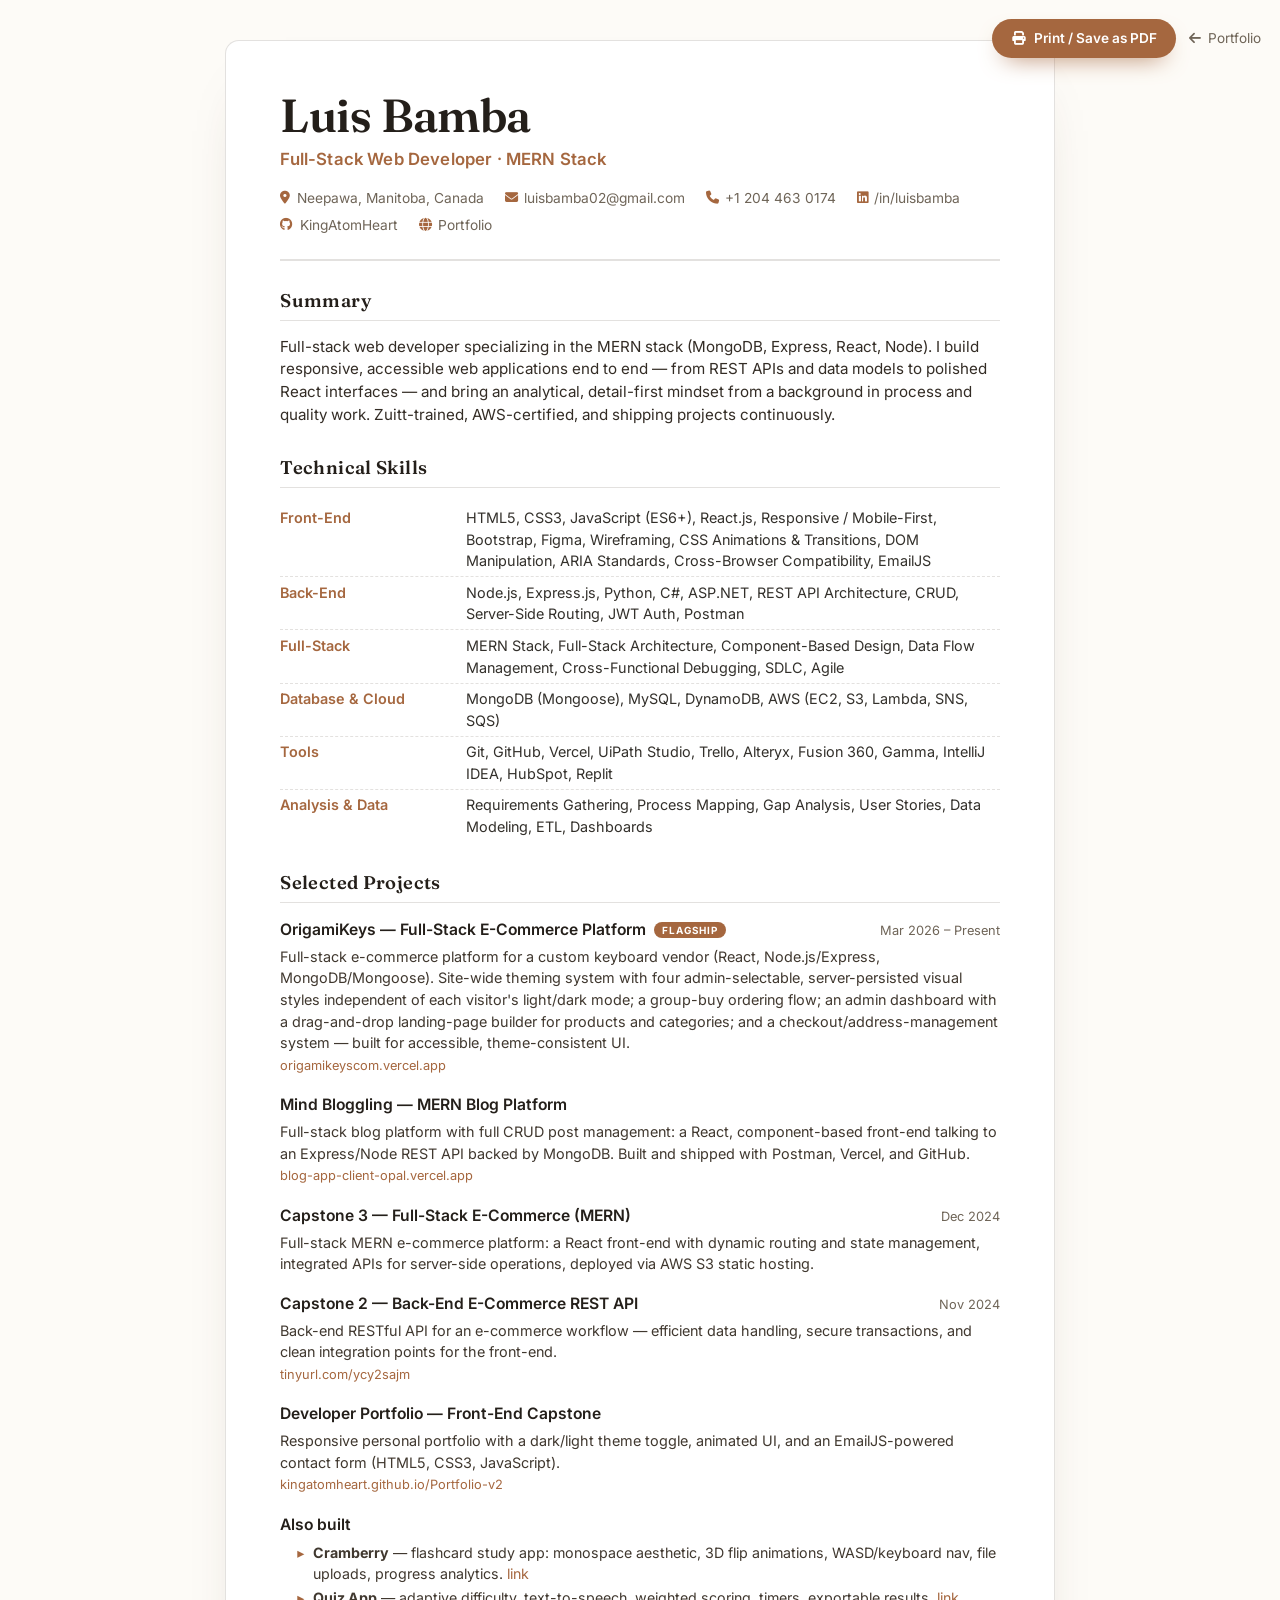
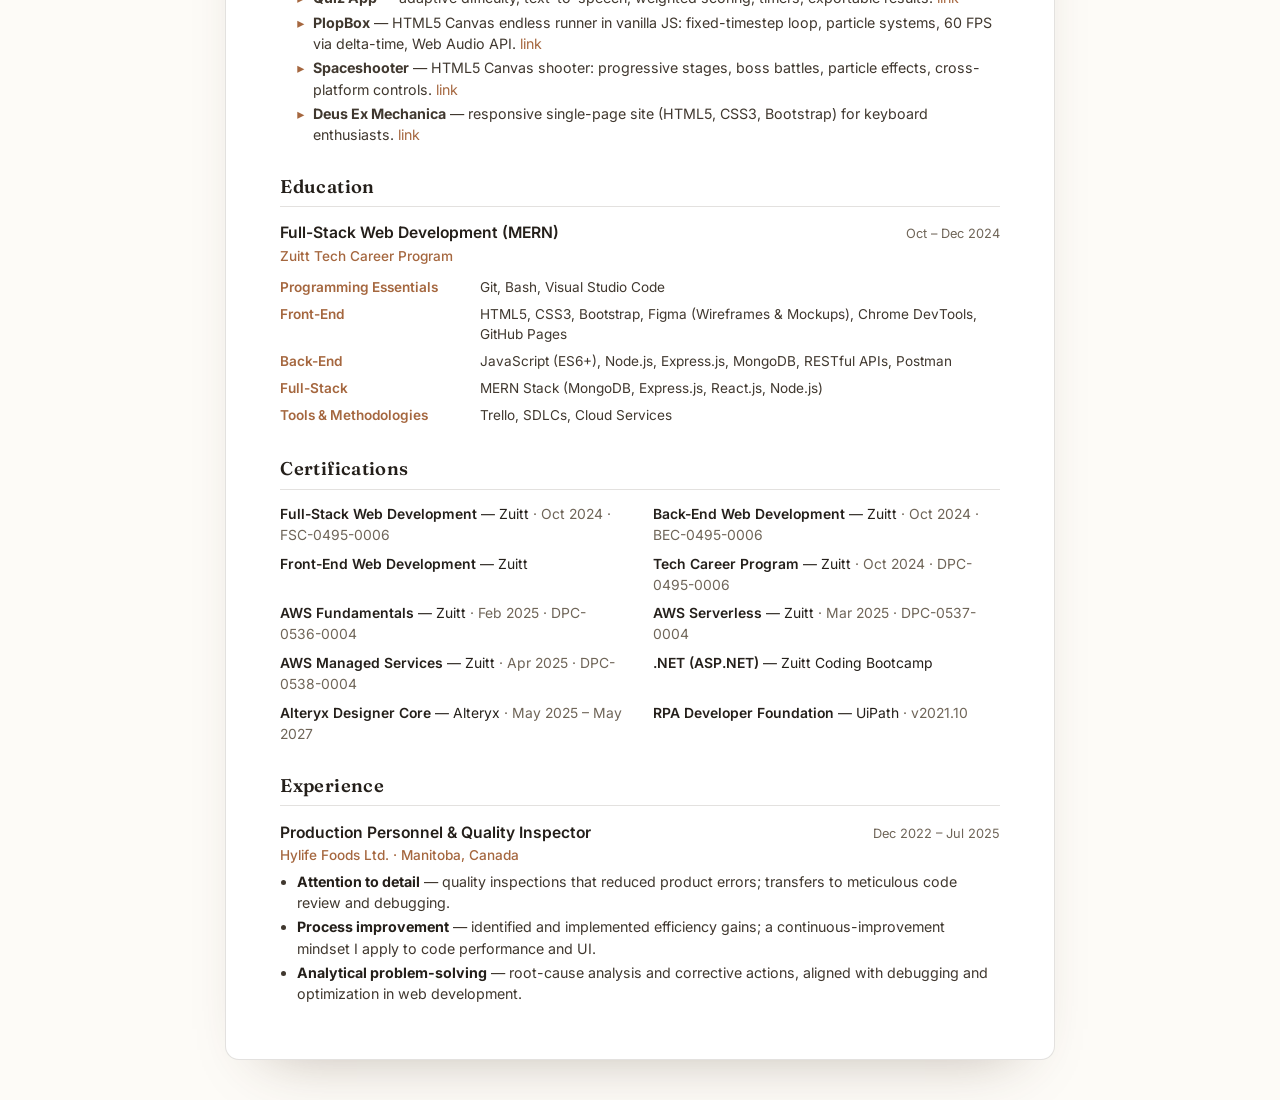
==== resume.html @ e7312af1 "Full visual overhaul for 2026" ====
<!DOCTYPE html>
<html lang="en">
<head>
    <meta charset="UTF-8">
    <meta name="viewport" content="width=device-width, initial-scale=1.0">
    <meta name="description" content="Résumé — Luis Bamba, Full-Stack Web Developer (MERN).">
    <title>Luis Bamba — Résumé</title>
    <link rel="icon" type="image/png" href="images/favicon.png">
    <link rel="preconnect" href="https://fonts.googleapis.com">
    <link rel="preconnect" href="https://fonts.gstatic.com" crossorigin>
    <link rel="stylesheet" href="https://fonts.googleapis.com/css2?family=Fraunces:ital,opsz,wght@0,9..144,400..600&family=Inter:wght@400;500;600&display=swap">
    <link rel="stylesheet" href="https://cdnjs.cloudflare.com/ajax/libs/font-awesome/6.5.2/css/all.min.css">
    <style>
        :root {
            --paper: #fdfbf7;
            --card: #ffffff;
            --ink: #241f1a;
            --muted: #6f6558;
            --accent: #a5673f;
            --accent-2: #a8443f;
            --line: rgba(60, 45, 32, 0.14);
            --font-body: 'Inter', system-ui, -apple-system, Segoe UI, Roboto, sans-serif;
            --font-display: 'Fraunces', Georgia, serif;
        }

        * { margin: 0; padding: 0; box-sizing: border-box; }

        body {
            font-family: var(--font-body);
            color: var(--ink);
            background: var(--paper);
            line-height: 1.5;
            font-size: 15px;
            -webkit-font-smoothing: antialiased;
        }

        a { color: var(--accent); text-decoration: none; }
        a:hover { text-decoration: underline; }

        .sheet {
            max-width: 830px;
            margin: 2.5rem auto;
            background: var(--card);
            padding: 3.2rem 3.4rem;
            border: 1px solid var(--line);
            border-radius: 14px;
            box-shadow: 0 30px 60px -40px rgba(74, 52, 33, 0.4);
        }

        /* Header */
        .r-header { border-bottom: 2px solid var(--line); padding-bottom: 1.5rem; margin-bottom: 1.6rem; }
        .r-name {
            font-family: var(--font-display);
            font-weight: 600;
            font-size: 2.9rem;
            line-height: 1.05;
            letter-spacing: -0.01em;
        }
        .r-title {
            font-size: 1.05rem;
            font-weight: 600;
            color: var(--accent);
            margin-top: 0.35rem;
            letter-spacing: 0.01em;
        }
        .r-contact {
            display: flex;
            flex-wrap: wrap;
            gap: 0.4rem 1.3rem;
            margin-top: 1rem;
            font-size: 0.86rem;
            color: var(--muted);
        }
        .r-contact a, .r-contact span { display: inline-flex; align-items: center; gap: 0.4rem; color: var(--muted); }
        .r-contact a:hover { color: var(--accent); }
        .r-contact i { color: var(--accent); font-size: 0.82rem; }

        /* Sections */
        .r-section { margin-top: 1.7rem; }
        .r-section:first-of-type { margin-top: 0; }
        .r-section h2 {
            font-family: var(--font-display);
            font-weight: 600;
            font-size: 1.15rem;
            color: var(--ink);
            padding-bottom: 0.35rem;
            margin-bottom: 0.9rem;
            border-bottom: 1px solid var(--line);
            letter-spacing: 0.02em;
        }

        .r-summary { color: #332c25; font-size: 0.95rem; }

        /* Skills */
        .skill-line { display: grid; grid-template-columns: 11rem 1fr; gap: 0.6rem; padding: 0.28rem 0; font-size: 0.9rem; }
        .skill-line + .skill-line { border-top: 1px dashed var(--line); }
        .skill-cat { font-weight: 600; color: var(--accent); }
        .skill-val { color: #33302b; }

        /* Entries (projects / experience / education) */
        .entry { margin-bottom: 1.05rem; page-break-inside: avoid; }
        .entry:last-child { margin-bottom: 0; }
        .entry-head { display: flex; justify-content: space-between; align-items: baseline; gap: 1rem; flex-wrap: wrap; }
        .entry-title { font-weight: 600; font-size: 0.98rem; }
        .entry-title .flag {
            font-size: 0.62rem; font-weight: 700; letter-spacing: 0.1em; text-transform: uppercase;
            color: #fff; background: var(--accent); padding: 0.12rem 0.5rem; border-radius: 100px;
            margin-left: 0.5rem; vertical-align: middle;
        }
        .entry-meta { font-size: 0.8rem; color: var(--muted); white-space: nowrap; }
        .entry-sub { font-size: 0.85rem; color: var(--accent); font-weight: 500; margin-top: 0.05rem; }
        .entry p { font-size: 0.9rem; color: #40382f; margin-top: 0.28rem; }
        .entry ul { margin: 0.35rem 0 0 1.05rem; }
        .entry ul li { font-size: 0.89rem; color: #40382f; margin-bottom: 0.18rem; }
        .entry ul li strong { color: var(--ink); }
        .entry-link { font-size: 0.8rem; }

        .more-list { font-size: 0.88rem; color: #40382f; }
        .more-list li { margin-bottom: 0.3rem; list-style: none; padding-left: 1rem; position: relative; }
        .more-list li::before { content: '▸'; position: absolute; left: 0; color: var(--accent); }

        .cw { display: grid; grid-template-columns: 12rem 1fr; gap: 0.5rem; font-size: 0.85rem; padding: 0.2rem 0; }
        .cw-l { font-weight: 600; color: var(--accent); }
        .cw-v { color: #40382f; }

        /* Certifications */
        .cert-list { display: grid; grid-template-columns: 1fr 1fr; gap: 0.5rem 1.6rem; }
        .cert { font-size: 0.87rem; page-break-inside: avoid; }
        .cert b { font-weight: 600; }
        .cert span { color: var(--muted); }

        /* Print button */
        .print-bar { position: fixed; top: 1.2rem; right: 1.2rem; z-index: 10; }
        .print-btn {
            font-family: var(--font-body); font-size: 0.85rem; font-weight: 600;
            color: #fff; background: var(--accent); border: none; cursor: pointer;
            padding: 0.7rem 1.2rem; border-radius: 100px; display: inline-flex; align-items: center; gap: 0.5rem;
            box-shadow: 0 10px 25px -12px var(--accent);
        }
        .print-btn:hover { filter: brightness(1.05); }
        .back-link { display: inline-flex; align-items: center; gap: 0.4rem; margin-left: 0.6rem; font-size: 0.85rem; color: var(--muted); }

        @media (max-width: 640px) {
            .sheet { margin: 0; border-radius: 0; padding: 1.8rem 1.4rem; border: none; }
            .skill-line, .cw { grid-template-columns: 1fr; gap: 0.15rem; }
            .cert-list { grid-template-columns: 1fr; }
            .print-bar { position: static; padding: 1rem 1.4rem 0; }
        }

        /* Print */
        @media print {
            @page { margin: 14mm; }
            body { background: #fff; font-size: 10.5pt; }
            .sheet { margin: 0; max-width: none; padding: 0; border: none; border-radius: 0; box-shadow: none; }
            .print-bar { display: none; }
            a { color: var(--ink); }
            .r-contact a, .r-contact i, .skill-cat, .cw-l, .entry-sub { color: #000; }
            .r-name, .r-section h2 { color: #000; }
        }
    </style>
</head>
<body>
    <div class="print-bar">
        <button class="print-btn" id="printBtn"><i class="fas fa-print" aria-hidden="true"></i> Print / Save as PDF</button>
        <a class="back-link" href="index.html"><i class="fas fa-arrow-left" aria-hidden="true"></i> Portfolio</a>
    </div>

    <main class="sheet">
        <header class="r-header">
            <h1 class="r-name">Luis Bamba</h1>
            <div class="r-title">Full-Stack Web Developer · MERN Stack</div>
            <div class="r-contact">
                <span><i class="fas fa-location-dot" aria-hidden="true"></i> Neepawa, Manitoba, Canada</span>
                <a href="mailto:luisbamba02@gmail.com"><i class="fas fa-envelope" aria-hidden="true"></i> luisbamba02@gmail.com</a>
                <a href="tel:+12044630174"><i class="fas fa-phone" aria-hidden="true"></i> +1 204 463 0174</a>
                <a href="https://www.linkedin.com/in/luisbamba/" target="_blank" rel="noopener"><i class="fab fa-linkedin" aria-hidden="true"></i> /in/luisbamba</a>
                <a href="https://github.com/KingAtomHeart" target="_blank" rel="noopener"><i class="fab fa-github" aria-hidden="true"></i> KingAtomHeart</a>
                <a href="https://kingatomheart.github.io/Portfolio-v2/" target="_blank" rel="noopener"><i class="fas fa-globe" aria-hidden="true"></i> Portfolio</a>
            </div>
        </header>

        <section class="r-section">
            <h2>Summary</h2>
            <p class="r-summary">
                Full-stack web developer specializing in the MERN stack (MongoDB, Express, React, Node). I build
                responsive, accessible web applications end to end — from REST APIs and data models to polished
                React interfaces — and bring an analytical, detail-first mindset from a background in process and
                quality work. Zuitt-trained, AWS-certified, and shipping projects continuously.
            </p>
        </section>

        <section class="r-section">
            <h2>Technical Skills</h2>
            <div class="skill-line"><span class="skill-cat">Front-End</span><span class="skill-val">HTML5, CSS3, JavaScript (ES6+), React.js, Responsive / Mobile-First, Bootstrap, Figma, Wireframing, CSS Animations &amp; Transitions, DOM Manipulation, ARIA Standards, Cross-Browser Compatibility, EmailJS</span></div>
            <div class="skill-line"><span class="skill-cat">Back-End</span><span class="skill-val">Node.js, Express.js, Python, C#, ASP.NET, REST API Architecture, CRUD, Server-Side Routing, JWT Auth, Postman</span></div>
            <div class="skill-line"><span class="skill-cat">Full-Stack</span><span class="skill-val">MERN Stack, Full-Stack Architecture, Component-Based Design, Data Flow Management, Cross-Functional Debugging, SDLC, Agile</span></div>
            <div class="skill-line"><span class="skill-cat">Database &amp; Cloud</span><span class="skill-val">MongoDB (Mongoose), MySQL, DynamoDB, AWS (EC2, S3, Lambda, SNS, SQS)</span></div>
            <div class="skill-line"><span class="skill-cat">Tools</span><span class="skill-val">Git, GitHub, Vercel, UiPath Studio, Trello, Alteryx, Fusion 360, Gamma, IntelliJ IDEA, HubSpot, Replit</span></div>
            <div class="skill-line"><span class="skill-cat">Analysis &amp; Data</span><span class="skill-val">Requirements Gathering, Process Mapping, Gap Analysis, User Stories, Data Modeling, ETL, Dashboards</span></div>
        </section>

        <section class="r-section">
            <h2>Selected Projects</h2>

            <div class="entry">
                <div class="entry-head">
                    <span class="entry-title">OrigamiKeys — Full-Stack E-Commerce Platform<span class="flag">Flagship</span></span>
                    <span class="entry-meta">Mar 2026 – Present</span>
                </div>
                <p>Full-stack e-commerce platform for a custom keyboard vendor (React, Node.js/Express, MongoDB/Mongoose). Site-wide theming system with four admin-selectable, server-persisted visual styles independent of each visitor's light/dark mode; a group-buy ordering flow; an admin dashboard with a drag-and-drop landing-page builder for products and categories; and a checkout/address-management system — built for accessible, theme-consistent UI.</p>
                <span class="entry-link"><a href="https://origamikeyscom.vercel.app/" target="_blank" rel="noopener">origamikeyscom.vercel.app</a></span>
            </div>

            <div class="entry">
                <div class="entry-head">
                    <span class="entry-title">Mind Bloggling — MERN Blog Platform</span>
                </div>
                <p>Full-stack blog platform with full CRUD post management: a React, component-based front-end talking to an Express/Node REST API backed by MongoDB. Built and shipped with Postman, Vercel, and GitHub.</p>
                <span class="entry-link"><a href="https://blog-app-client-opal.vercel.app/" target="_blank" rel="noopener">blog-app-client-opal.vercel.app</a></span>
            </div>

            <div class="entry">
                <div class="entry-head">
                    <span class="entry-title">Capstone 3 — Full-Stack E-Commerce (MERN)</span>
                    <span class="entry-meta">Dec 2024</span>
                </div>
                <p>Full-stack MERN e-commerce platform: a React front-end with dynamic routing and state management, integrated APIs for server-side operations, deployed via AWS S3 static hosting.</p>
            </div>

            <div class="entry">
                <div class="entry-head">
                    <span class="entry-title">Capstone 2 — Back-End E-Commerce REST API</span>
                    <span class="entry-meta">Nov 2024</span>
                </div>
                <p>Back-end RESTful API for an e-commerce workflow — efficient data handling, secure transactions, and clean integration points for the front-end.</p>
                <span class="entry-link"><a href="https://tinyurl.com/ycy2sajm" target="_blank" rel="noopener">tinyurl.com/ycy2sajm</a></span>
            </div>

            <div class="entry">
                <div class="entry-head">
                    <span class="entry-title">Developer Portfolio — Front-End Capstone</span>
                </div>
                <p>Responsive personal portfolio with a dark/light theme toggle, animated UI, and an EmailJS-powered contact form (HTML5, CSS3, JavaScript).</p>
                <span class="entry-link"><a href="https://kingatomheart.github.io/Portfolio-v2/" target="_blank" rel="noopener">kingatomheart.github.io/Portfolio-v2</a></span>
            </div>

            <div class="entry">
                <div class="entry-head"><span class="entry-title">Also built</span></div>
                <ul class="more-list">
                    <li><b>Cramberry</b> — flashcard study app: monospace aesthetic, 3D flip animations, WASD/keyboard nav, file uploads, progress analytics. <a href="https://kingatomheart.github.io/Cramberry-Flashcard-App/" target="_blank" rel="noopener">link</a></li>
                    <li><b>Quiz App</b> — adaptive difficulty, text-to-speech, weighted scoring, timers, exportable results. <a href="https://kingatomheart.github.io/quiz-app/" target="_blank" rel="noopener">link</a></li>
                    <li><b>PlopBox</b> — HTML5 Canvas endless runner in vanilla JS: fixed-timestep loop, particle systems, 60 FPS via delta-time, Web Audio API. <a href="https://kingatomheart.github.io/PlopBox/" target="_blank" rel="noopener">link</a></li>
                    <li><b>Spaceshooter</b> — HTML5 Canvas shooter: progressive stages, boss battles, particle effects, cross-platform controls. <a href="https://kingatomheart.github.io/SpaceShooting-Minigame/" target="_blank" rel="noopener">link</a></li>
                    <li><b>Deus Ex Mechanica</b> — responsive single-page site (HTML5, CSS3, Bootstrap) for keyboard enthusiasts. <a href="https://kingatomheart.github.io/home-page-exam/" target="_blank" rel="noopener">link</a></li>
                </ul>
            </div>
        </section>

        <section class="r-section">
            <h2>Education</h2>
            <div class="entry">
                <div class="entry-head">
                    <span class="entry-title">Full-Stack Web Development (MERN)</span>
                    <span class="entry-meta">Oct – Dec 2024</span>
                </div>
                <div class="entry-sub">Zuitt Tech Career Program</div>
                <div style="margin-top:0.5rem">
                    <div class="cw"><span class="cw-l">Programming Essentials</span><span class="cw-v">Git, Bash, Visual Studio Code</span></div>
                    <div class="cw"><span class="cw-l">Front-End</span><span class="cw-v">HTML5, CSS3, Bootstrap, Figma (Wireframes &amp; Mockups), Chrome DevTools, GitHub Pages</span></div>
                    <div class="cw"><span class="cw-l">Back-End</span><span class="cw-v">JavaScript (ES6+), Node.js, Express.js, MongoDB, RESTful APIs, Postman</span></div>
                    <div class="cw"><span class="cw-l">Full-Stack</span><span class="cw-v">MERN Stack (MongoDB, Express.js, React.js, Node.js)</span></div>
                    <div class="cw"><span class="cw-l">Tools &amp; Methodologies</span><span class="cw-v">Trello, SDLCs, Cloud Services</span></div>
                </div>
            </div>
        </section>

        <section class="r-section">
            <h2>Certifications</h2>
            <div class="cert-list">
                <div class="cert"><b>Full-Stack Web Development</b> — Zuitt <span>· Oct 2024 · FSC-0495-0006</span></div>
                <div class="cert"><b>Back-End Web Development</b> — Zuitt <span>· Oct 2024 · BEC-0495-0006</span></div>
                <div class="cert"><b>Front-End Web Development</b> — Zuitt</div>
                <div class="cert"><b>Tech Career Program</b> — Zuitt <span>· Oct 2024 · DPC-0495-0006</span></div>
                <div class="cert"><b>AWS Fundamentals</b> — Zuitt <span>· Feb 2025 · DPC-0536-0004</span></div>
                <div class="cert"><b>AWS Serverless</b> — Zuitt <span>· Mar 2025 · DPC-0537-0004</span></div>
                <div class="cert"><b>AWS Managed Services</b> — Zuitt <span>· Apr 2025 · DPC-0538-0004</span></div>
                <div class="cert"><b>.NET (ASP.NET)</b> — Zuitt Coding Bootcamp</div>
                <div class="cert"><b>Alteryx Designer Core</b> — Alteryx <span>· May 2025 – May 2027</span></div>
                <div class="cert"><b>RPA Developer Foundation</b> — UiPath <span>· v2021.10</span></div>
            </div>
        </section>

        <section class="r-section">
            <h2>Experience</h2>
            <div class="entry">
                <div class="entry-head">
                    <span class="entry-title">Production Personnel &amp; Quality Inspector</span>
                    <span class="entry-meta">Dec 2022 – Jul 2025</span>
                </div>
                <div class="entry-sub">Hylife Foods Ltd. · Manitoba, Canada</div>
                <ul>
                    <li><strong>Attention to detail</strong> — quality inspections that reduced product errors; transfers to meticulous code review and debugging.</li>
                    <li><strong>Process improvement</strong> — identified and implemented efficiency gains; a continuous-improvement mindset I apply to code performance and UI.</li>
                    <li><strong>Analytical problem-solving</strong> — root-cause analysis and corrective actions, aligned with debugging and optimization in web development.</li>
                </ul>
            </div>
        </section>
    </main>

    <script>
        document.getElementById('printBtn').addEventListener('click', function () { window.print(); });
    </script>
</body>
</html>
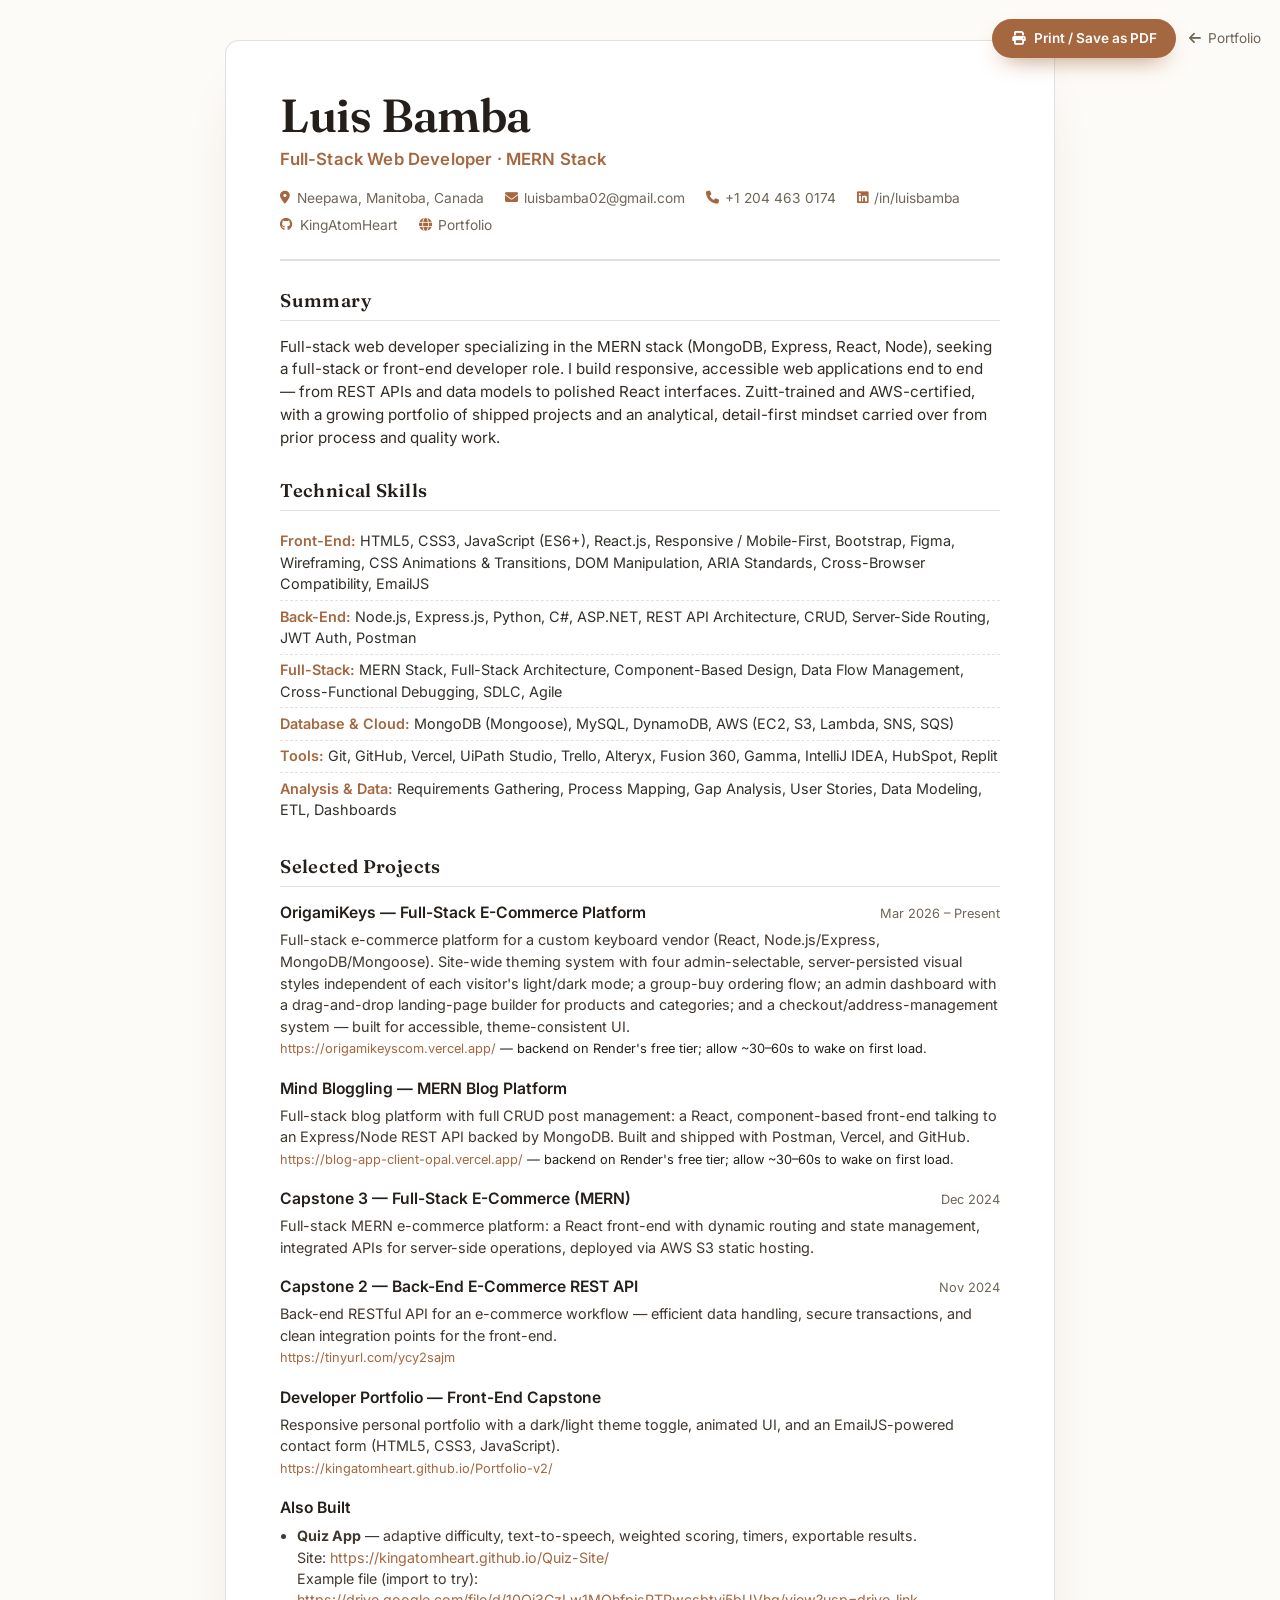
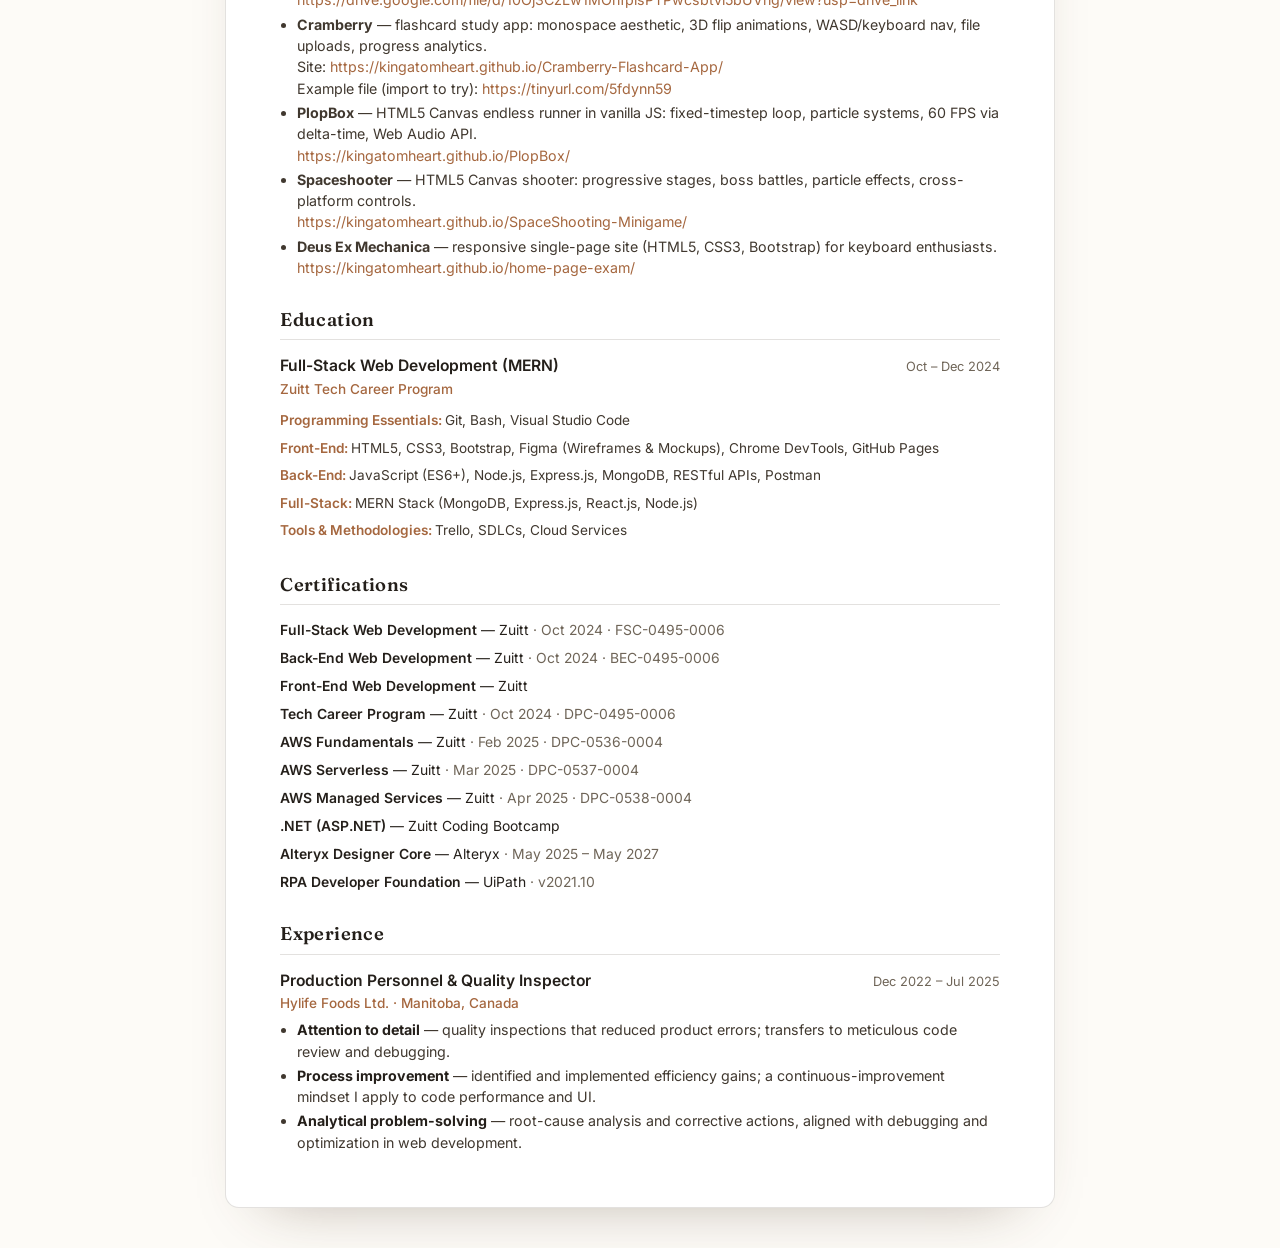
==== commit ed6f5604: "Reorder projects, add usage notes, ATS resume + print fixes - Projects reordered (OrigamiKeys, Quiz," ====
--- a/resume.html
+++ b/resume.html
@@ -91,10 +91,11 @@
 
         .r-summary { color: #332c25; font-size: 0.95rem; }
 
-        /* Skills */
-        .skill-line { display: grid; grid-template-columns: 11rem 1fr; gap: 0.6rem; padding: 0.28rem 0; font-size: 0.9rem; }
+        /* Skills — single column for ATS parsing */
+        .skill-line { padding: 0.3rem 0; font-size: 0.9rem; }
         .skill-line + .skill-line { border-top: 1px dashed var(--line); }
         .skill-cat { font-weight: 600; color: var(--accent); }
+        .skill-cat::after { content: ": "; }
         .skill-val { color: #33302b; }
 
         /* Entries (projects / experience / education) */
@@ -115,16 +116,16 @@
         .entry ul li strong { color: var(--ink); }
         .entry-link { font-size: 0.8rem; }
 
-        .more-list { font-size: 0.88rem; color: #40382f; }
-        .more-list li { margin-bottom: 0.3rem; list-style: none; padding-left: 1rem; position: relative; }
-        .more-list li::before { content: '▸'; position: absolute; left: 0; color: var(--accent); }
-
-        .cw { display: grid; grid-template-columns: 12rem 1fr; gap: 0.5rem; font-size: 0.85rem; padding: 0.2rem 0; }
+        .more-list { font-size: 0.88rem; color: #40382f; margin: 0 0 0 1.1rem; list-style: disc; }
+        .more-list li { margin-bottom: 0.45rem; }
+
+        .cw { font-size: 0.85rem; padding: 0.22rem 0; }
         .cw-l { font-weight: 600; color: var(--accent); }
+        .cw-l::after { content: ": "; }
         .cw-v { color: #40382f; }
 
-        /* Certifications */
-        .cert-list { display: grid; grid-template-columns: 1fr 1fr; gap: 0.5rem 1.6rem; }
+        /* Certifications — single column for ATS parsing */
+        .cert-list { display: grid; grid-template-columns: 1fr; gap: 0.45rem; }
         .cert { font-size: 0.87rem; page-break-inside: avoid; }
         .cert b { font-weight: 600; }
         .cert span { color: var(--muted); }
@@ -147,15 +148,41 @@
             .print-bar { position: static; padding: 1rem 1.4rem 0; }
         }
 
-        /* Print */
+        /* Print / PDF — compact, clean page breaks */
         @media print {
-            @page { margin: 14mm; }
-            body { background: #fff; font-size: 10.5pt; }
+            @page { margin: 12mm; }
+            html, body { background: #fff; }
+            body { font-size: 9.6pt; line-height: 1.38; }
             .sheet { margin: 0; max-width: none; padding: 0; border: none; border-radius: 0; box-shadow: none; }
             .print-bar { display: none; }
-            a { color: var(--ink); }
-            .r-contact a, .r-contact i, .skill-cat, .cw-l, .entry-sub { color: #000; }
-            .r-name, .r-section h2 { color: #000; }
+            a { color: #33302b; text-decoration: none; word-break: break-word; }
+
+            .r-header { padding-bottom: 0.6rem; margin-bottom: 0.75rem; }
+            .r-name { font-size: 1.9rem; }
+            .r-title { font-size: 0.92rem; margin-top: 0.2rem; }
+            .r-contact { margin-top: 0.45rem; gap: 0.15rem 0.9rem; font-size: 0.78rem; }
+
+            .r-section { margin-top: 0.8rem; }
+            .r-section h2 { font-size: 1rem; margin-bottom: 0.4rem; padding-bottom: 0.18rem; break-after: avoid; page-break-after: avoid; }
+            .r-summary { font-size: 0.84rem; }
+
+            .skill-line { padding: 0.14rem 0; font-size: 0.8rem; }
+
+            .entry { margin-bottom: 0.55rem; page-break-inside: avoid; }
+            .entry p { font-size: 0.8rem; margin-top: 0.12rem; }
+            .entry-title { font-size: 0.88rem; }
+            .entry-meta, .entry-link { font-size: 0.74rem; }
+            .entry-sub { font-size: 0.79rem; }
+            .entry ul li { font-size: 0.8rem; margin-bottom: 0.12rem; }
+
+            /* long "Also Built" list may break across pages, but keep each item whole */
+            .entry-wide { page-break-inside: auto; }
+            .more-list { font-size: 0.79rem; }
+            .more-list li { page-break-inside: avoid; margin-bottom: 0.28rem; }
+
+            .cw { font-size: 0.78rem; padding: 0.1rem 0; }
+            .cert-list { gap: 0.25rem; }
+            .cert { font-size: 0.79rem; }
         }
     </style>
 </head>
@@ -182,10 +209,11 @@
         <section class="r-section">
             <h2>Summary</h2>
             <p class="r-summary">
-                Full-stack web developer specializing in the MERN stack (MongoDB, Express, React, Node). I build
-                responsive, accessible web applications end to end — from REST APIs and data models to polished
-                React interfaces — and bring an analytical, detail-first mindset from a background in process and
-                quality work. Zuitt-trained, AWS-certified, and shipping projects continuously.
+                Full-stack web developer specializing in the MERN stack (MongoDB, Express, React, Node),
+                seeking a full-stack or front-end developer role. I build responsive, accessible web
+                applications end to end — from REST APIs and data models to polished React interfaces.
+                Zuitt-trained and AWS-certified, with a growing portfolio of shipped projects and an
+                analytical, detail-first mindset carried over from prior process and quality work.
             </p>
         </section>
 
@@ -204,11 +232,11 @@
 
             <div class="entry">
                 <div class="entry-head">
-                    <span class="entry-title">OrigamiKeys — Full-Stack E-Commerce Platform<span class="flag">Flagship</span></span>
+                    <span class="entry-title">OrigamiKeys — Full-Stack E-Commerce Platform</span>
                     <span class="entry-meta">Mar 2026 – Present</span>
                 </div>
                 <p>Full-stack e-commerce platform for a custom keyboard vendor (React, Node.js/Express, MongoDB/Mongoose). Site-wide theming system with four admin-selectable, server-persisted visual styles independent of each visitor's light/dark mode; a group-buy ordering flow; an admin dashboard with a drag-and-drop landing-page builder for products and categories; and a checkout/address-management system — built for accessible, theme-consistent UI.</p>
-                <span class="entry-link"><a href="https://origamikeyscom.vercel.app/" target="_blank" rel="noopener">origamikeyscom.vercel.app</a></span>
+                <span class="entry-link"><a href="https://origamikeyscom.vercel.app/" target="_blank" rel="noopener">https://origamikeyscom.vercel.app/</a> — backend on Render's free tier; allow ~30–60s to wake on first load.</span>
             </div>
 
             <div class="entry">
@@ -216,7 +244,7 @@
                     <span class="entry-title">Mind Bloggling — MERN Blog Platform</span>
                 </div>
                 <p>Full-stack blog platform with full CRUD post management: a React, component-based front-end talking to an Express/Node REST API backed by MongoDB. Built and shipped with Postman, Vercel, and GitHub.</p>
-                <span class="entry-link"><a href="https://blog-app-client-opal.vercel.app/" target="_blank" rel="noopener">blog-app-client-opal.vercel.app</a></span>
+                <span class="entry-link"><a href="https://blog-app-client-opal.vercel.app/" target="_blank" rel="noopener">https://blog-app-client-opal.vercel.app/</a> — backend on Render's free tier; allow ~30–60s to wake on first load.</span>
             </div>
 
             <div class="entry">
@@ -233,7 +261,7 @@
                     <span class="entry-meta">Nov 2024</span>
                 </div>
                 <p>Back-end RESTful API for an e-commerce workflow — efficient data handling, secure transactions, and clean integration points for the front-end.</p>
-                <span class="entry-link"><a href="https://tinyurl.com/ycy2sajm" target="_blank" rel="noopener">tinyurl.com/ycy2sajm</a></span>
+                <span class="entry-link"><a href="https://tinyurl.com/ycy2sajm" target="_blank" rel="noopener">https://tinyurl.com/ycy2sajm</a></span>
             </div>
 
             <div class="entry">
@@ -241,17 +269,24 @@
                     <span class="entry-title">Developer Portfolio — Front-End Capstone</span>
                 </div>
                 <p>Responsive personal portfolio with a dark/light theme toggle, animated UI, and an EmailJS-powered contact form (HTML5, CSS3, JavaScript).</p>
-                <span class="entry-link"><a href="https://kingatomheart.github.io/Portfolio-v2/" target="_blank" rel="noopener">kingatomheart.github.io/Portfolio-v2</a></span>
-            </div>
-
-            <div class="entry">
-                <div class="entry-head"><span class="entry-title">Also built</span></div>
+                <span class="entry-link"><a href="https://kingatomheart.github.io/Portfolio-v2/" target="_blank" rel="noopener">https://kingatomheart.github.io/Portfolio-v2/</a></span>
+            </div>
+
+            <div class="entry entry-wide">
+                <div class="entry-head"><span class="entry-title">Also Built</span></div>
                 <ul class="more-list">
-                    <li><b>Cramberry</b> — flashcard study app: monospace aesthetic, 3D flip animations, WASD/keyboard nav, file uploads, progress analytics. <a href="https://kingatomheart.github.io/Cramberry-Flashcard-App/" target="_blank" rel="noopener">link</a></li>
-                    <li><b>Quiz App</b> — adaptive difficulty, text-to-speech, weighted scoring, timers, exportable results. <a href="https://kingatomheart.github.io/quiz-app/" target="_blank" rel="noopener">link</a></li>
-                    <li><b>PlopBox</b> — HTML5 Canvas endless runner in vanilla JS: fixed-timestep loop, particle systems, 60 FPS via delta-time, Web Audio API. <a href="https://kingatomheart.github.io/PlopBox/" target="_blank" rel="noopener">link</a></li>
-                    <li><b>Spaceshooter</b> — HTML5 Canvas shooter: progressive stages, boss battles, particle effects, cross-platform controls. <a href="https://kingatomheart.github.io/SpaceShooting-Minigame/" target="_blank" rel="noopener">link</a></li>
-                    <li><b>Deus Ex Mechanica</b> — responsive single-page site (HTML5, CSS3, Bootstrap) for keyboard enthusiasts. <a href="https://kingatomheart.github.io/home-page-exam/" target="_blank" rel="noopener">link</a></li>
+                    <li><b>Quiz App</b> — adaptive difficulty, text-to-speech, weighted scoring, timers, exportable results.<br>
+                        Site: <a href="https://kingatomheart.github.io/Quiz-Site/" target="_blank" rel="noopener">https://kingatomheart.github.io/Quiz-Site/</a><br>
+                        Example file (import to try): <a href="https://drive.google.com/file/d/10Oj3CzLw1MOhfpisPTPwcsbtvi5bUVhg/view?usp=drive_link" target="_blank" rel="noopener">https://drive.google.com/file/d/10Oj3CzLw1MOhfpisPTPwcsbtvi5bUVhg/view?usp=drive_link</a></li>
+                    <li><b>Cramberry</b> — flashcard study app: monospace aesthetic, 3D flip animations, WASD/keyboard nav, file uploads, progress analytics.<br>
+                        Site: <a href="https://kingatomheart.github.io/Cramberry-Flashcard-App/" target="_blank" rel="noopener">https://kingatomheart.github.io/Cramberry-Flashcard-App/</a><br>
+                        Example file (import to try): <a href="https://tinyurl.com/5fdynn59" target="_blank" rel="noopener">https://tinyurl.com/5fdynn59</a></li>
+                    <li><b>PlopBox</b> — HTML5 Canvas endless runner in vanilla JS: fixed-timestep loop, particle systems, 60 FPS via delta-time, Web Audio API.<br>
+                        <a href="https://kingatomheart.github.io/PlopBox/" target="_blank" rel="noopener">https://kingatomheart.github.io/PlopBox/</a></li>
+                    <li><b>Spaceshooter</b> — HTML5 Canvas shooter: progressive stages, boss battles, particle effects, cross-platform controls.<br>
+                        <a href="https://kingatomheart.github.io/SpaceShooting-Minigame/" target="_blank" rel="noopener">https://kingatomheart.github.io/SpaceShooting-Minigame/</a></li>
+                    <li><b>Deus Ex Mechanica</b> — responsive single-page site (HTML5, CSS3, Bootstrap) for keyboard enthusiasts.<br>
+                        <a href="https://kingatomheart.github.io/home-page-exam/" target="_blank" rel="noopener">https://kingatomheart.github.io/home-page-exam/</a></li>
                 </ul>
             </div>
         </section>
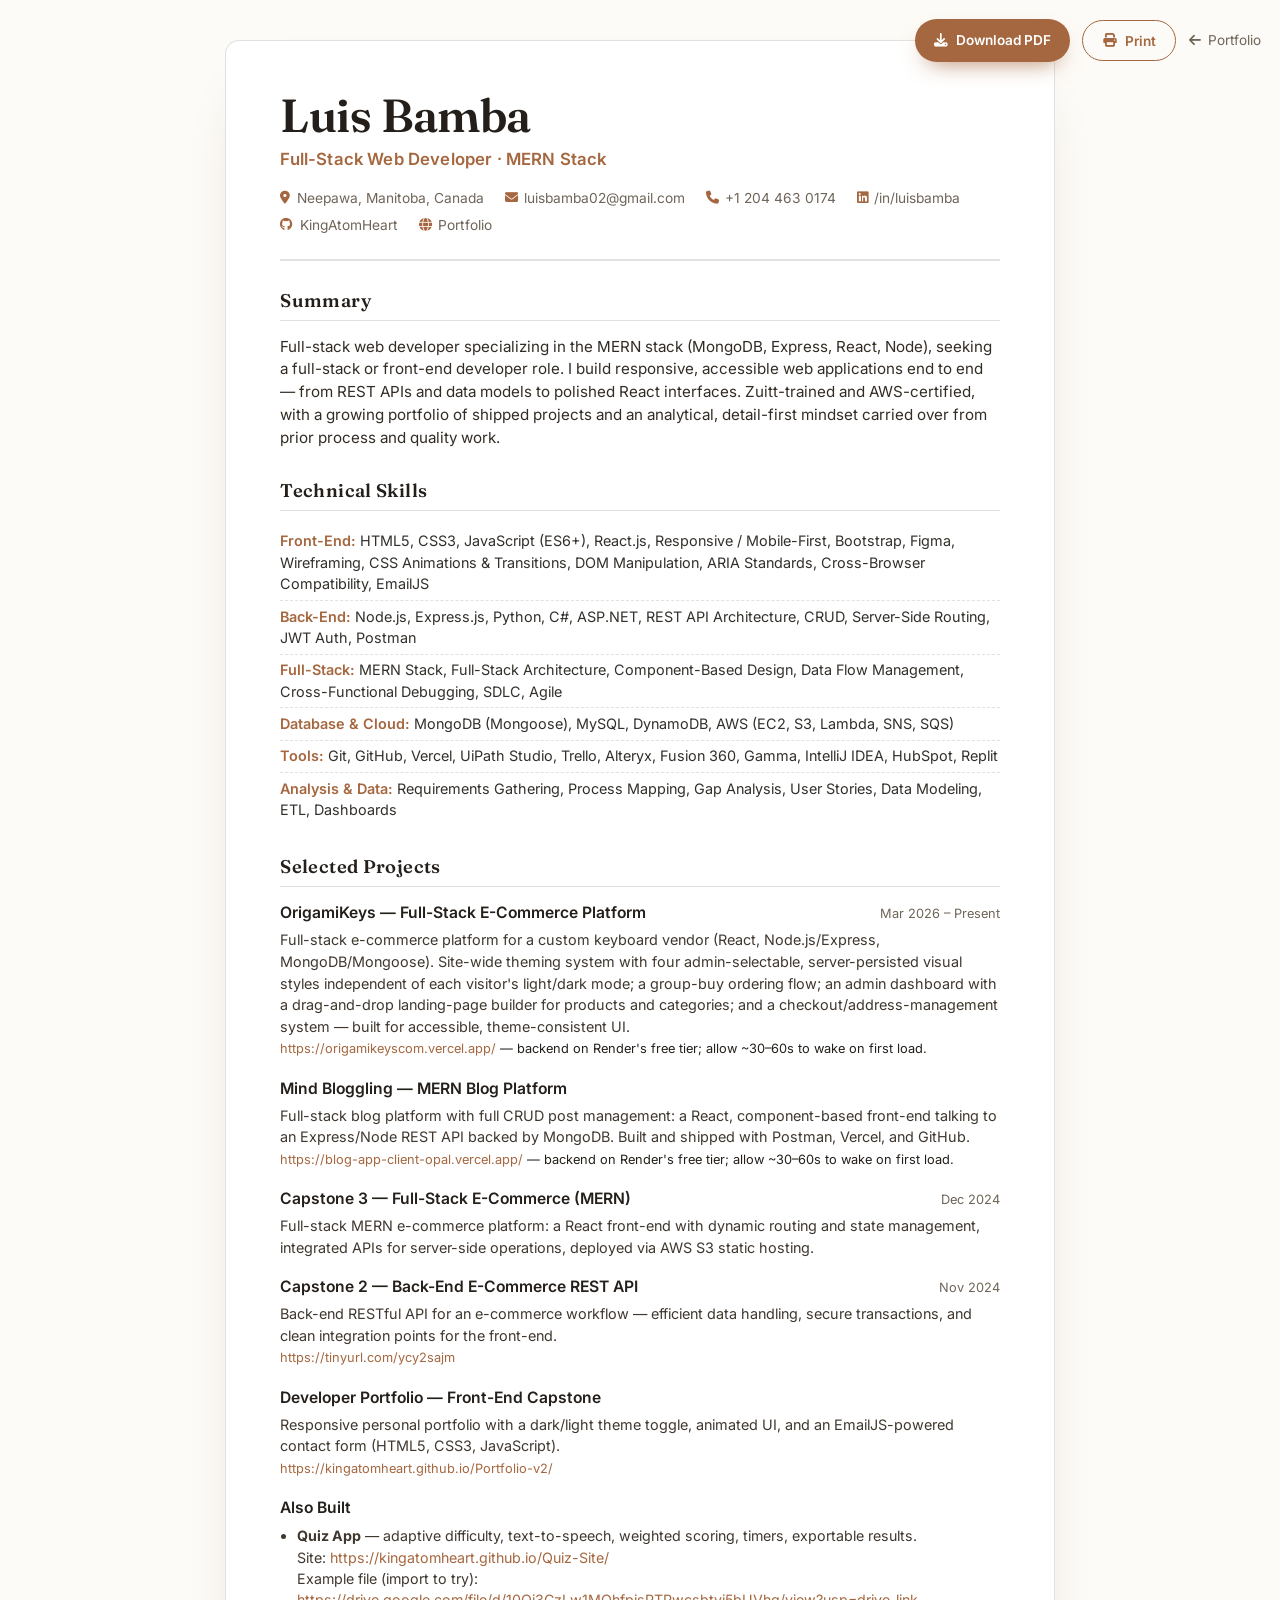
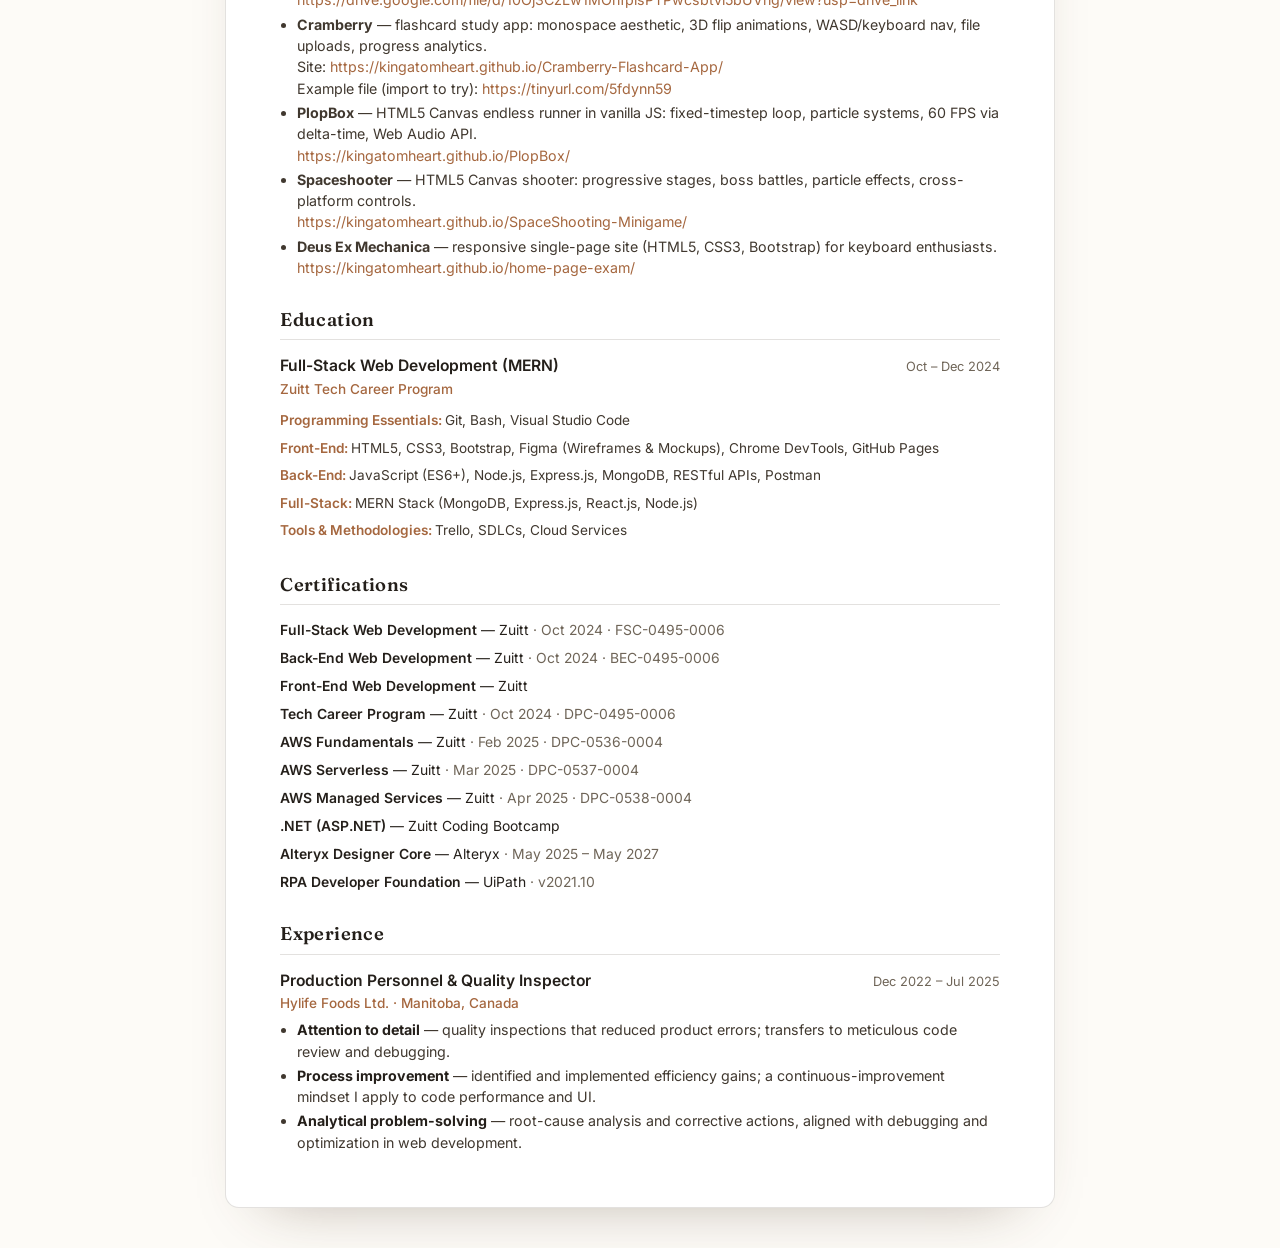
==== commit 5e09e903: "Add one-click Download PDF button + bundled resume.pdf Primary "Download PDF" action links to a pre-" ====
--- a/resume.html
+++ b/resume.html
@@ -139,6 +139,11 @@
             box-shadow: 0 10px 25px -12px var(--accent);
         }
         .print-btn:hover { filter: brightness(1.05); }
+        .print-btn.secondary {
+            color: var(--accent); background: transparent; border: 1px solid var(--accent);
+            box-shadow: none; margin-left: 0.5rem;
+        }
+        .print-btn.secondary:hover { background: rgba(0,0,0,0.03); filter: none; }
         .back-link { display: inline-flex; align-items: center; gap: 0.4rem; margin-left: 0.6rem; font-size: 0.85rem; color: var(--muted); }
 
         @media (max-width: 640px) {
@@ -188,7 +193,8 @@
 </head>
 <body>
     <div class="print-bar">
-        <button class="print-btn" id="printBtn"><i class="fas fa-print" aria-hidden="true"></i> Print / Save as PDF</button>
+        <a class="print-btn" href="resume.pdf" download="Luis-Bamba-Resume.pdf"><i class="fas fa-download" aria-hidden="true"></i> Download PDF</a>
+        <button class="print-btn secondary" id="printBtn"><i class="fas fa-print" aria-hidden="true"></i> Print</button>
         <a class="back-link" href="index.html"><i class="fas fa-arrow-left" aria-hidden="true"></i> Portfolio</a>
     </div>
 
